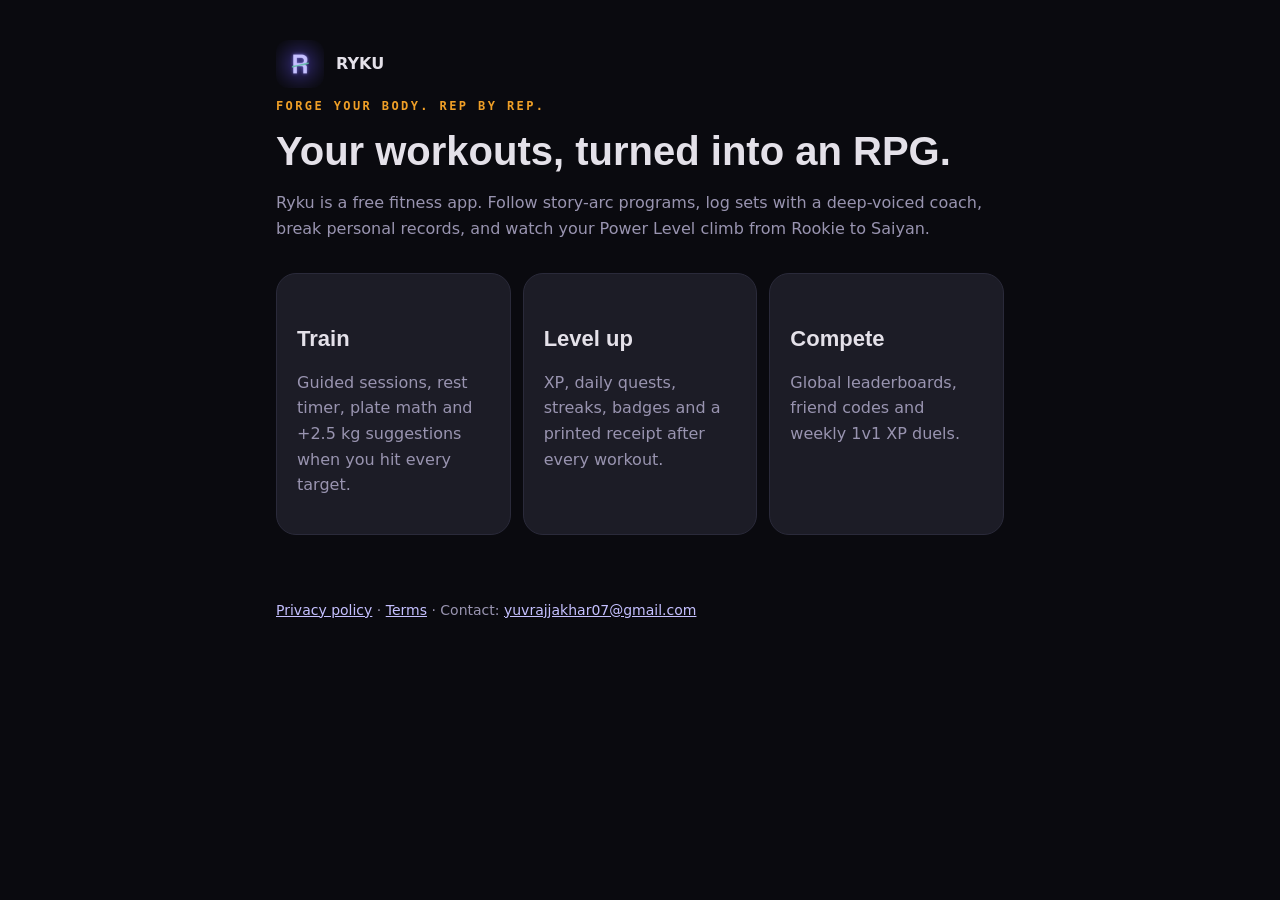
==== index.html @ 0a6180a7 "Ryku home page, privacy policy and terms Co-Authored-By: Claude Opus 5.5 <noreply@anthropic.com>" ====
<!doctype html><html lang="en"><head><meta charset="utf-8"><meta name="viewport" content="width=device-width,initial-scale=1">
<title>Ryku</title><meta name="description" content="Ryku is a fitness RPG: every rep earns XP, workouts print a receipt and your Power Level climbs from Rookie to Saiyan.">
<link rel="icon" href="icon.png"><link rel="stylesheet" href="style.css"></head><body><main>
<header><img src="icon.png" alt="Ryku icon"><strong>RYKU</strong></header>
<p class="tag">FORGE YOUR BODY. REP BY REP.</p>
<h1>Your workouts, turned into an RPG.</h1>
<p class="muted">Ryku is a free fitness app. Follow story-arc programs, log sets with a deep-voiced coach, break personal records, and watch your Power Level climb from Rookie to Saiyan.</p>
<div class="grid">
<div class="card"><h2>Train</h2><p class="muted">Guided sessions, rest timer, plate math and +2.5&nbsp;kg suggestions when you hit every target.</p></div>
<div class="card"><h2>Level up</h2><p class="muted">XP, daily quests, streaks, badges and a printed receipt after every workout.</p></div>
<div class="card"><h2>Compete</h2><p class="muted">Global leaderboards, friend codes and weekly 1v1 XP duels.</p></div>
</div>
<footer><a href="privacy.html">Privacy policy</a> · <a href="terms.html">Terms</a> · Contact: <a href="mailto:yuvrajjakhar07@gmail.com">yuvrajjakhar07@gmail.com</a></footer>
</main></body></html>
---- style.css ----
:root{--bg:#0a0a0f;--card:#1c1c26;--line:#2a2a3a;--text:#e4e1e9;--muted:#9994b0;--lav:#c5c0ff;--amber:#ef9f27}
*{box-sizing:border-box}body{margin:0;background:var(--bg);color:var(--text);font:16px/1.6 Inter,system-ui,-apple-system,Segoe UI,Roboto,sans-serif}
main{max-width:760px;margin:0 auto;padding:40px 16px 64px}a{color:var(--lav)}h1,h2{font-family:"Space Grotesk",Inter,sans-serif;line-height:1.15}
h1{font-size:40px;margin:16px 0 8px}h2{font-size:22px;margin-top:32px}.muted{color:var(--muted)}.tag{font:600 12px/1 ui-monospace,Menlo,monospace;letter-spacing:.2em;color:var(--amber)}
.card{background:var(--card);border:1px solid var(--line);border-radius:20px;padding:20px;margin:16px 0}.grid{display:grid;gap:12px;grid-template-columns:repeat(auto-fit,minmax(200px,1fr))}
header{display:flex;align-items:center;gap:12px}header img{width:48px;height:48px;border-radius:12px}footer{margin-top:48px;font-size:14px;color:var(--muted)}
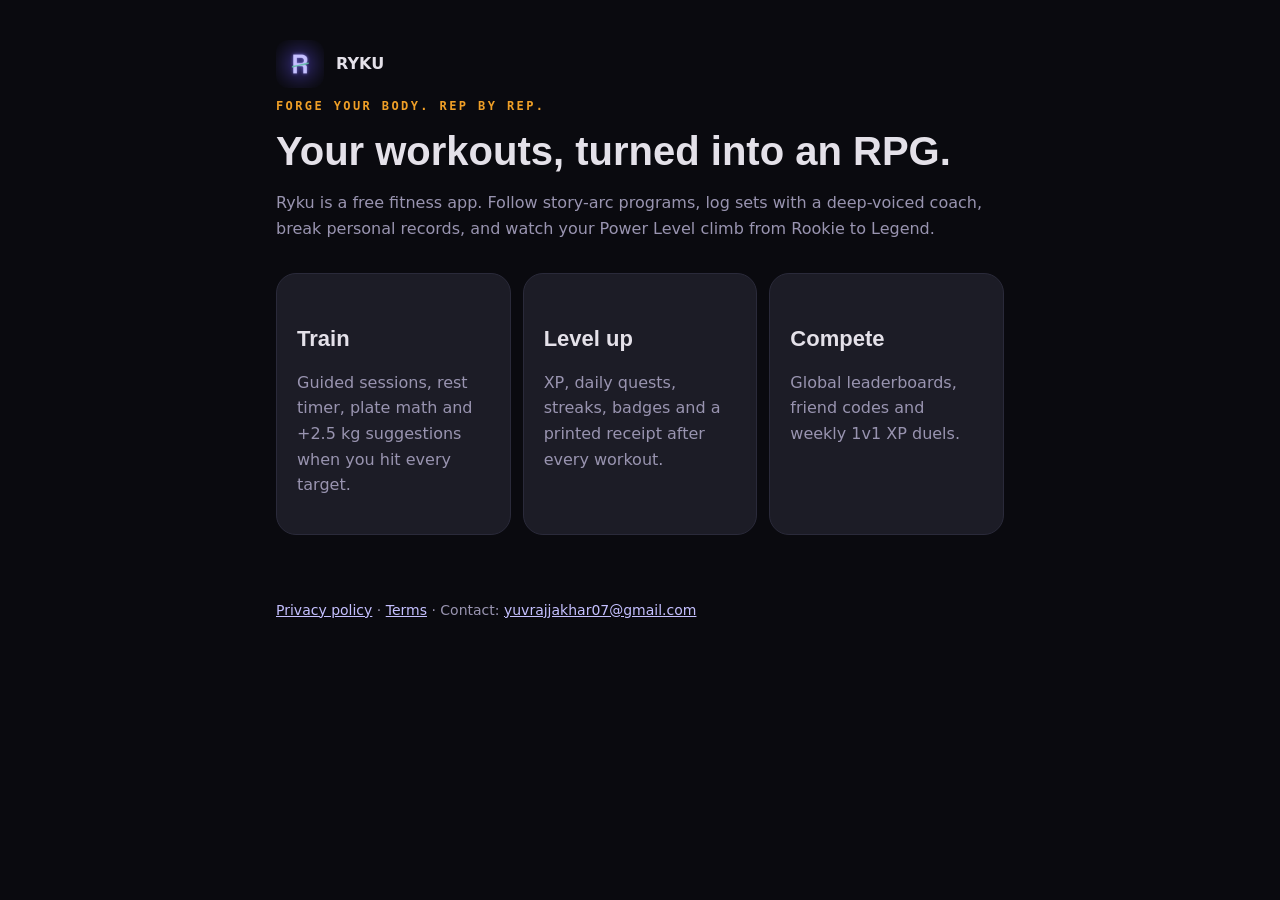
==== commit 38bfcd6b: "Top tier is now Legend" ====
--- a/index.html
+++ b/index.html
@@ -1,10 +1,10 @@
 <!doctype html><html lang="en"><head><meta charset="utf-8"><meta name="viewport" content="width=device-width,initial-scale=1">
-<title>Ryku</title><meta name="description" content="Ryku is a fitness RPG: every rep earns XP, workouts print a receipt and your Power Level climbs from Rookie to Saiyan.">
+<title>Ryku</title><meta name="description" content="Ryku is a fitness RPG: every rep earns XP, workouts print a receipt and your Power Level climbs from Rookie to Legend.">
 <link rel="icon" href="icon.png"><link rel="stylesheet" href="style.css"></head><body><main>
 <header><img src="icon.png" alt="Ryku icon"><strong>RYKU</strong></header>
 <p class="tag">FORGE YOUR BODY. REP BY REP.</p>
 <h1>Your workouts, turned into an RPG.</h1>
-<p class="muted">Ryku is a free fitness app. Follow story-arc programs, log sets with a deep-voiced coach, break personal records, and watch your Power Level climb from Rookie to Saiyan.</p>
+<p class="muted">Ryku is a free fitness app. Follow story-arc programs, log sets with a deep-voiced coach, break personal records, and watch your Power Level climb from Rookie to Legend.</p>
 <div class="grid">
 <div class="card"><h2>Train</h2><p class="muted">Guided sessions, rest timer, plate math and +2.5&nbsp;kg suggestions when you hit every target.</p></div>
 <div class="card"><h2>Level up</h2><p class="muted">XP, daily quests, streaks, badges and a printed receipt after every workout.</p></div>
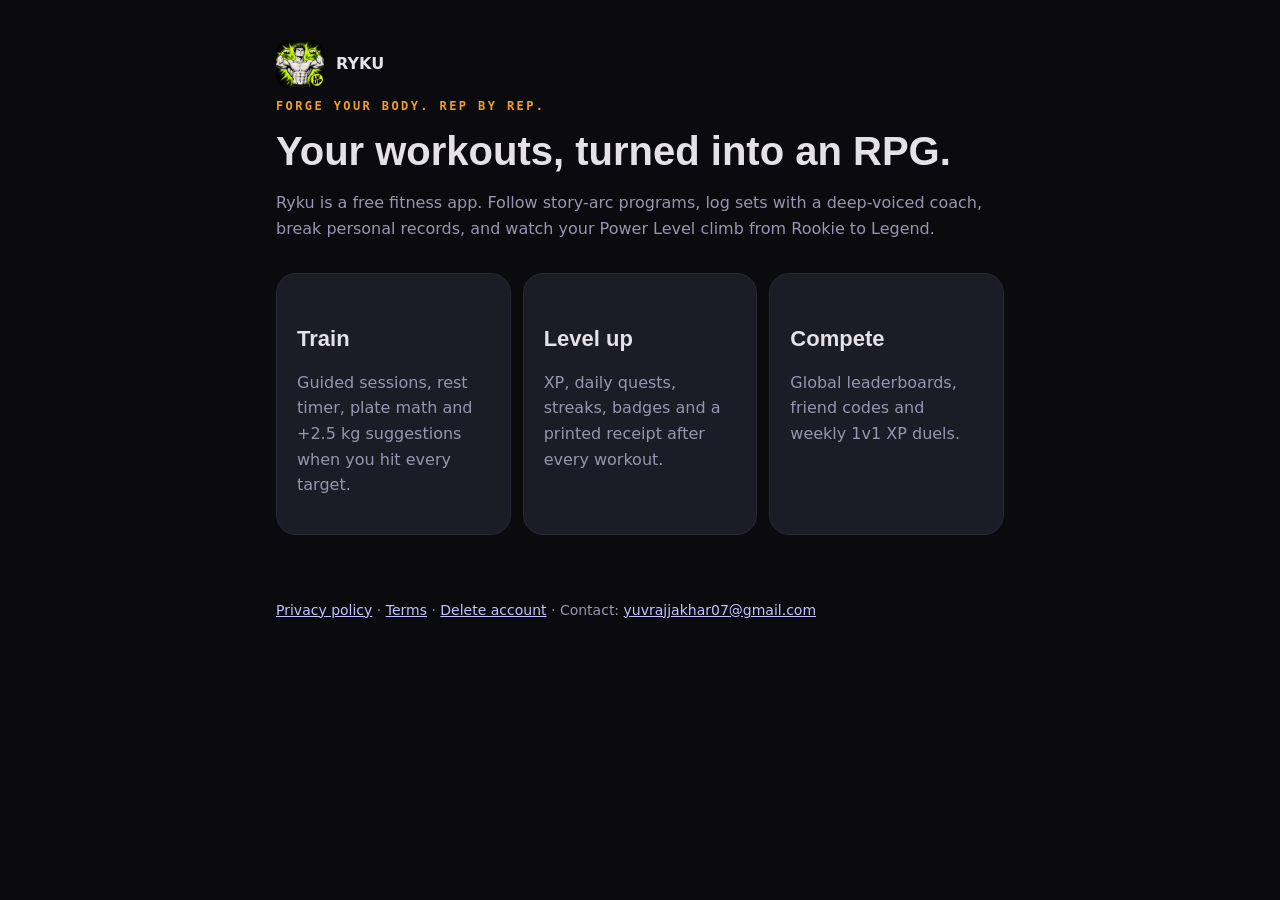
==== commit af10dff2: "Account deletion page Co-Authored-By: Claude Opus 5.5 <noreply@anthropic.com>" ====
--- a/index.html
+++ b/index.html
@@ -10,5 +10,5 @@
 <div class="card"><h2>Level up</h2><p class="muted">XP, daily quests, streaks, badges and a printed receipt after every workout.</p></div>
 <div class="card"><h2>Compete</h2><p class="muted">Global leaderboards, friend codes and weekly 1v1 XP duels.</p></div>
 </div>
-<footer><a href="privacy.html">Privacy policy</a> · <a href="terms.html">Terms</a> · Contact: <a href="mailto:yuvrajjakhar07@gmail.com">yuvrajjakhar07@gmail.com</a></footer>
+<footer><a href="privacy.html">Privacy policy</a> · <a href="terms.html">Terms</a> · <a href="delete.html">Delete account</a> · Contact: <a href="mailto:yuvrajjakhar07@gmail.com">yuvrajjakhar07@gmail.com</a></footer>
 </main></body></html>
